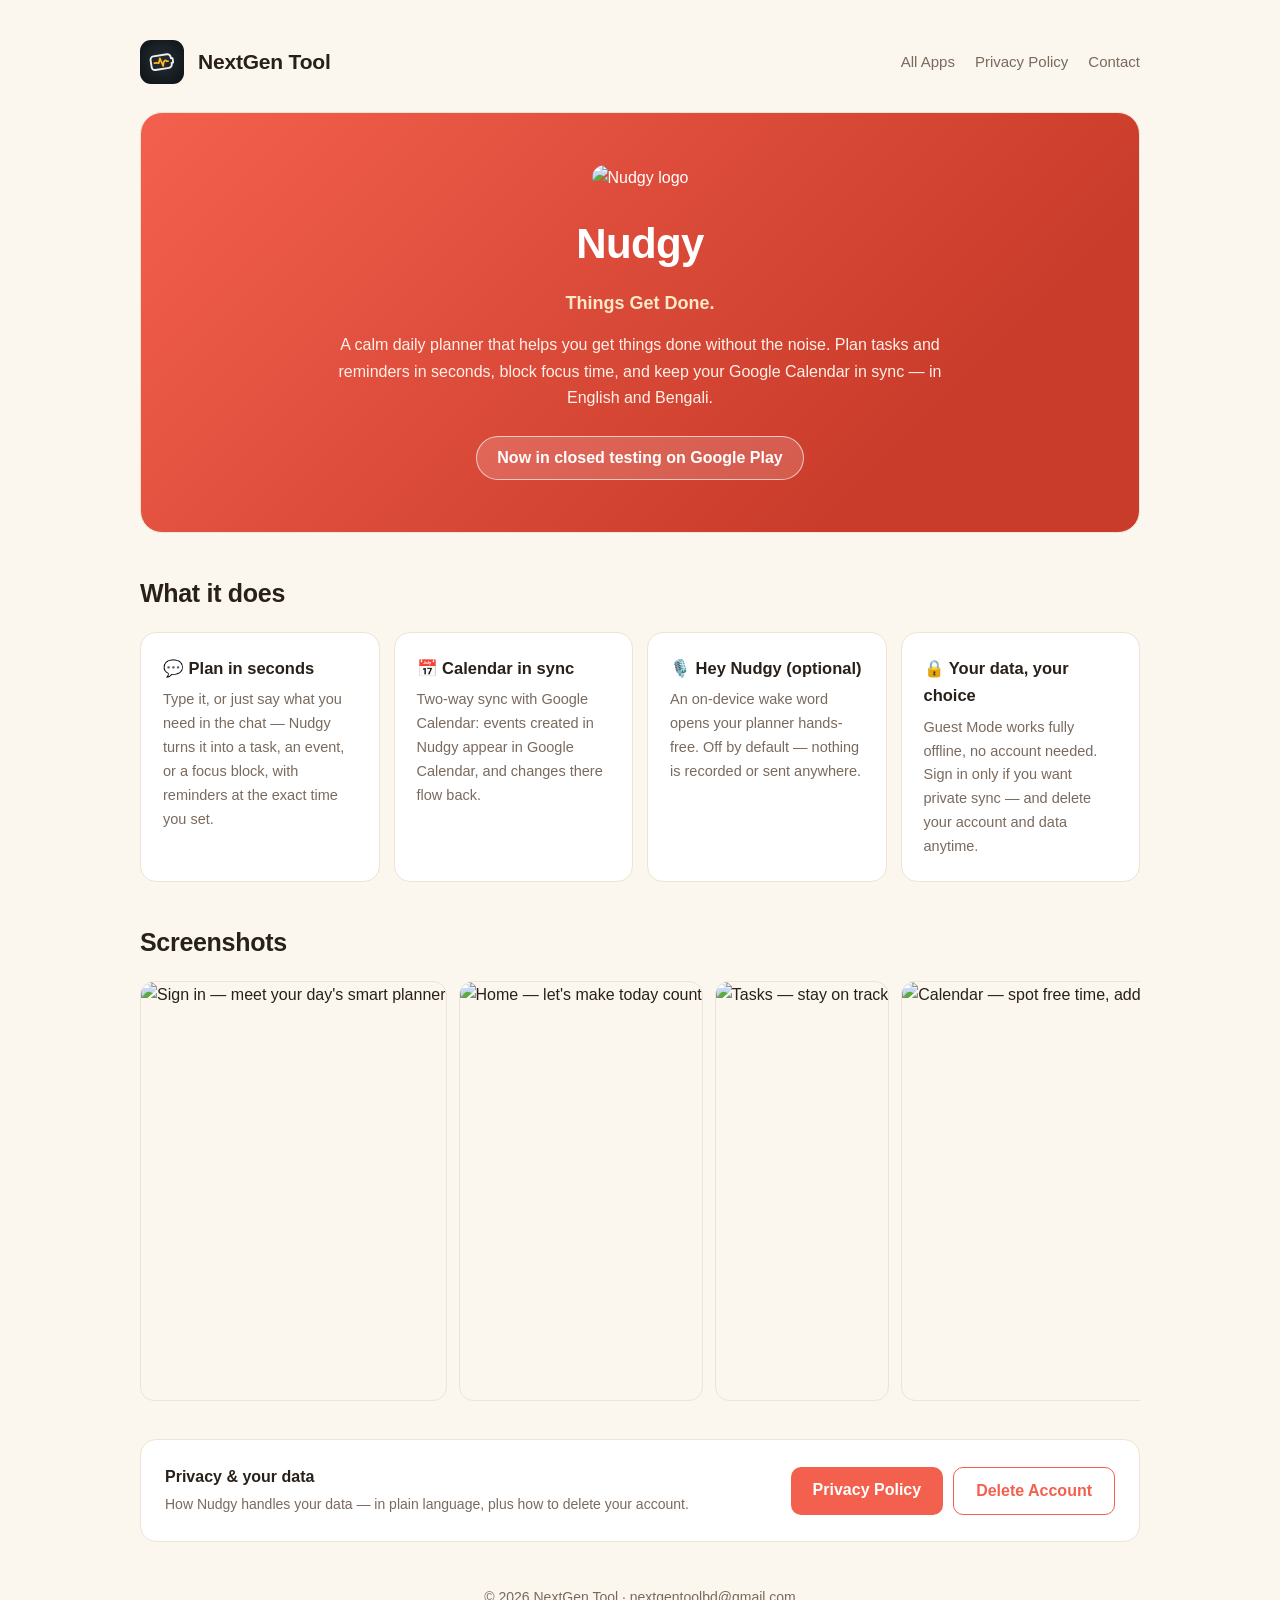
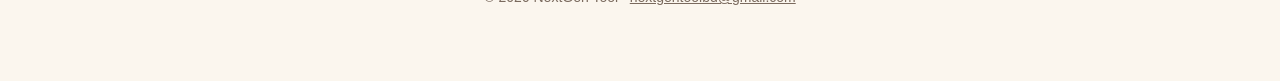
==== nudgy/index.html @ 0fa9d371 "Redesign portfolio + add Nudgy landing page" ====
<!DOCTYPE html>
<html lang="en">
<head>
  <meta charset="UTF-8">
  <meta name="viewport" content="width=device-width, initial-scale=1.0">
  <title>NextGen Tool — Nudgy</title>
  <meta name="description" content="Nudgy is a calm daily planner for Android — tasks, reminders, focus time and two-way Google Calendar sync. Things Get Done.">
  <style>
    :root {
      --bg: #0B0E13; --surface: #131924; --border: #243145;
      --text: #F2F5F9; --muted: #97A3B6; --accent: #F4604E; --accent-hover: #D94A38; --gold: #FFC46E;
    }
    @media (prefers-color-scheme: light) {
      :root {
        --bg: #FBF6EE; --surface: #FFFFFF; --border: #EFE3D3;
        --text: #292019; --muted: #7A6A5E; --gold: #B97F16;
      }
    }
    * { box-sizing: border-box; margin: 0; padding: 0; }
    body { font-family: -apple-system, BlinkMacSystemFont, "Segoe UI", Roboto, Helvetica, Arial, sans-serif; background: var(--bg); color: var(--text); line-height: 1.65; }
    .container { max-width: 1040px; margin: 0 auto; padding: 24px 20px 72px; }
    header.top { display: flex; align-items: center; gap: 14px; padding: 16px 0; margin-bottom: 8px; }
    header.top img { width: 44px; height: 44px; border-radius: 11px; }
    header.top .brand { font-weight: 800; font-size: 21px; letter-spacing: -.2px; }
    header.top a { text-decoration: none; color: inherit; }
    header.top nav { margin-left: auto; display: flex; gap: 20px; }
    header.top nav a { color: var(--muted); text-decoration: none; font-size: 15px; }
    header.top nav a:hover { color: var(--text); }
    .hero { background: linear-gradient(135deg, #F4604E 0%, #C93B2A 78%); border: 1px solid var(--border); border-radius: 22px; padding: 52px 32px; margin: 12px 0 30px; text-align: center; color: #fff; }
    .hero img.logo { width: 96px; height: 96px; border-radius: 22px; margin-bottom: 18px; }
    .hero h1 { font-size: clamp(32px, 5vw, 42px); letter-spacing: -.6px; margin-bottom: 10px; }
    .hero p.tag { color: #FFE9C9; font-size: 18px; font-weight: 600; margin-bottom: 14px; }
    .hero p.desc { color: #FFF1E8; max-width: 640px; margin: 0 auto 24px; }
    .soon { display: inline-block; background: rgba(255,255,255,.16); color: #fff; border: 1px solid rgba(255,255,255,.65); border-radius: 999px; padding: 8px 20px; font-weight: 600; }
    h2 { font-size: 25px; letter-spacing: -.3px; margin: 40px 0 18px; }
    .grid { display: grid; grid-template-columns: repeat(auto-fit, minmax(215px, 1fr)); gap: 14px; }
    .card { background: var(--surface); border: 1px solid var(--border); border-radius: 16px; padding: 22px; }
    .card h3 { font-size: 16.5px; margin-bottom: 6px; }
    .card p { font-size: 14.5px; color: var(--muted); }
    .shots { display: flex; gap: 12px; overflow-x: auto; padding-bottom: 8px; }
    .shots img { height: 420px; border-radius: 14px; border: 1px solid var(--border); flex-shrink: 0; }
    .privacy-strip { background: var(--surface); border: 1px solid var(--border); border-radius: 16px; padding: 24px; margin-top: 30px; display: flex; gap: 16px; align-items: center; flex-wrap: wrap; }
    .privacy-strip a.btn { background: var(--accent); color: #fff; text-decoration: none; font-weight: 600; padding: 10px 22px; border-radius: 10px; }
    .privacy-strip a.btn:hover { background: var(--accent-hover); }
    .privacy-strip a.btn.ghost { background: transparent; color: var(--accent); border: 1px solid var(--accent); }
    footer { margin-top: 44px; color: var(--muted); font-size: 14px; text-align: center; }
    footer a { color: var(--muted); }
  </style>
</head>
<body>
  <div class="container">
    <header class="top">
      <a href="../index.html" style="display:flex;align-items:center;gap:14px;text-decoration:none;color:inherit"><img src="../logo.svg" alt="NextGen Tool logo">
      <span class="brand">NextGen Tool</span></a>
      <nav>
        <a href="../index.html">All Apps</a>
        <a href="privacy-policy.html">Privacy Policy</a>
        <a href="mailto:nextgentoolbd@gmail.com">Contact</a>
      </nav>
    </header>

    <section class="hero">
      <img class="logo" src="icon.png" alt="Nudgy logo">
      <h1>Nudgy</h1>
      <p class="tag">Things Get Done.</p>
      <p class="desc">A calm daily planner that helps you get things done without the noise. Plan tasks and reminders in seconds, block focus time, and keep your Google Calendar in sync — in English and Bengali.</p>
      <span class="soon">Now in closed testing on Google Play</span>
    </section>

    <h2 id="app">What it does</h2>
    <div class="grid">
      <div class="card"><h3>💬 Plan in seconds</h3><p>Type it, or just say what you need in the chat — Nudgy turns it into a task, an event, or a focus block, with reminders at the exact time you set.</p></div>
      <div class="card"><h3>📅 Calendar in sync</h3><p>Two-way sync with Google Calendar: events created in Nudgy appear in Google Calendar, and changes there flow back.</p></div>
      <div class="card"><h3>🎙️ Hey Nudgy (optional)</h3><p>An on-device wake word opens your planner hands-free. Off by default — nothing is recorded or sent anywhere.</p></div>
      <div class="card"><h3>🔒 Your data, your choice</h3><p>Guest Mode works fully offline, no account needed. Sign in only if you want private sync — and delete your account and data anytime.</p></div>
    </div>

    <h2>Screenshots</h2>
    <div class="shots">
      <img src="screenshots/shot-01-signin.jpg" alt="Sign in — meet your day's smart planner">
      <img src="screenshots/shot-02-home.jpg" alt="Home — let's make today count">
      <img src="screenshots/shot-03-tasks.jpg" alt="Tasks — stay on track">
      <img src="screenshots/shot-04-calendar.jpg" alt="Calendar — spot free time, add focus">
      <img src="screenshots/shot-05-profile.jpg" alt="Profile — a planner that remembers you">
    </div>

    <div class="privacy-strip">
      <div>
        <strong>Privacy &amp; your data</strong><br>
        <span style="color:var(--muted);font-size:14px">How Nudgy handles your data — in plain language, plus how to delete your account.</span>
      </div>
      <span style="margin-left:auto;display:flex;gap:10px;flex-wrap:wrap">
        <a class="btn" href="privacy-policy.html">Privacy Policy</a>
        <a class="btn ghost" href="delete-account.html">Delete Account</a>
      </span>
    </div>

    <footer>
      © 2026 NextGen Tool · <a href="mailto:nextgentoolbd@gmail.com">nextgentoolbd@gmail.com</a>
    </footer>
  </div>
</body>
</html>
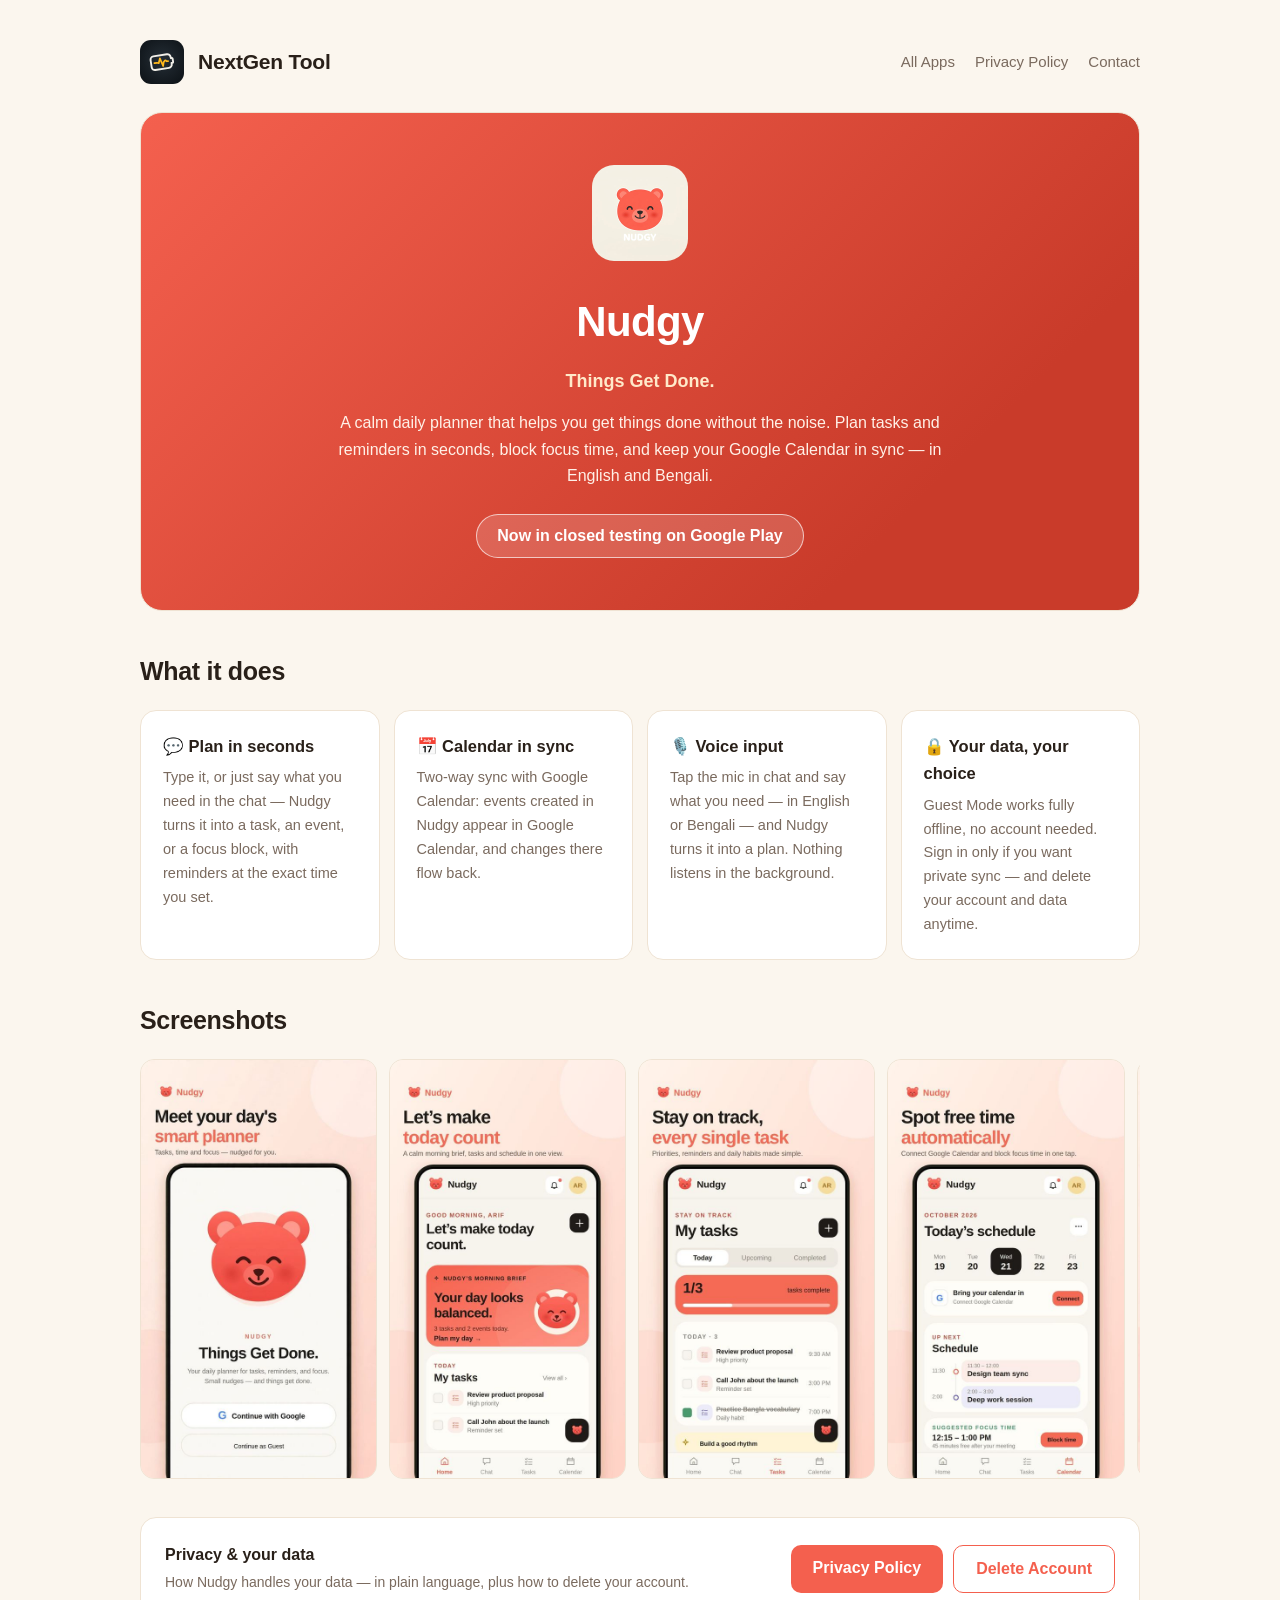
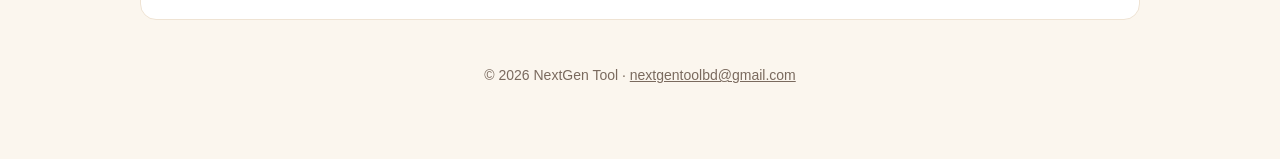
==== commit dbfc9a23: "Nudgy: replace wake-word copy with voice input (feature removed in 1.0.2)" ====
--- a/nudgy/index.html
+++ b/nudgy/index.html
@@ -60,7 +60,7 @@
     </header>
 
     <section class="hero">
-      <img class="logo" src="icon.png" alt="Nudgy logo">
+      <img class="logo" src="icon.jpg" alt="Nudgy logo">
       <h1>Nudgy</h1>
       <p class="tag">Things Get Done.</p>
       <p class="desc">A calm daily planner that helps you get things done without the noise. Plan tasks and reminders in seconds, block focus time, and keep your Google Calendar in sync — in English and Bengali.</p>
@@ -71,7 +71,7 @@
     <div class="grid">
       <div class="card"><h3>💬 Plan in seconds</h3><p>Type it, or just say what you need in the chat — Nudgy turns it into a task, an event, or a focus block, with reminders at the exact time you set.</p></div>
       <div class="card"><h3>📅 Calendar in sync</h3><p>Two-way sync with Google Calendar: events created in Nudgy appear in Google Calendar, and changes there flow back.</p></div>
-      <div class="card"><h3>🎙️ Hey Nudgy (optional)</h3><p>An on-device wake word opens your planner hands-free. Off by default — nothing is recorded or sent anywhere.</p></div>
+      <div class="card"><h3>🎙️ Voice input</h3><p>Tap the mic in chat and say what you need — in English or Bengali — and Nudgy turns it into a plan. Nothing listens in the background.</p></div>
       <div class="card"><h3>🔒 Your data, your choice</h3><p>Guest Mode works fully offline, no account needed. Sign in only if you want private sync — and delete your account and data anytime.</p></div>
     </div>
 
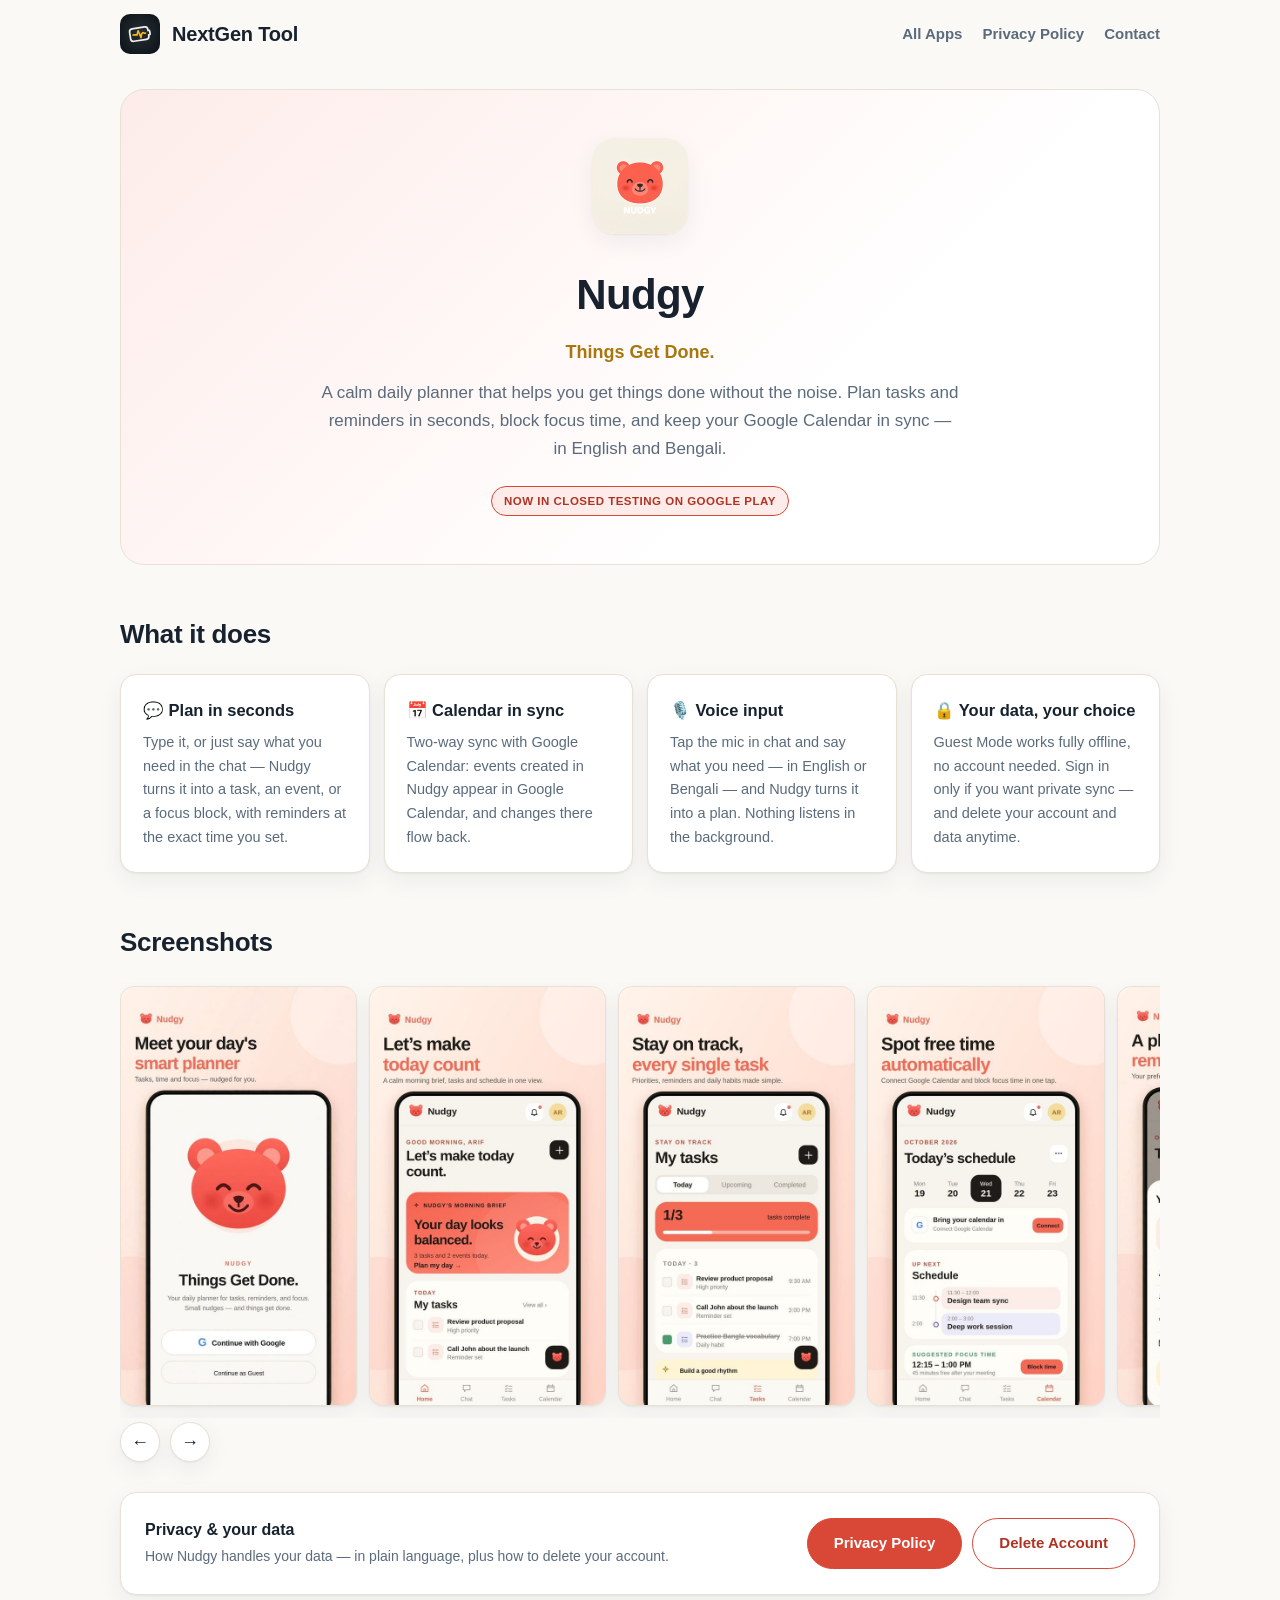
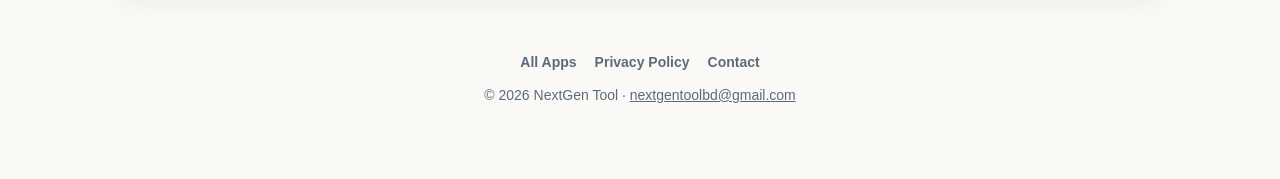
==== commit f1003e86: "Redesign portfolio in light-only design + small fixes (2026-11-07)" ====
--- a/nudgy/index.html
+++ b/nudgy/index.html
@@ -5,99 +5,79 @@
   <meta name="viewport" content="width=device-width, initial-scale=1.0">
   <title>NextGen Tool — Nudgy</title>
   <meta name="description" content="Nudgy is a calm daily planner for Android — tasks, reminders, focus time and two-way Google Calendar sync. Things Get Done.">
-  <style>
-    :root {
-      --bg: #0B0E13; --surface: #131924; --border: #243145;
-      --text: #F2F5F9; --muted: #97A3B6; --accent: #F4604E; --accent-hover: #D94A38; --gold: #FFC46E;
-    }
-    @media (prefers-color-scheme: light) {
-      :root {
-        --bg: #FBF6EE; --surface: #FFFFFF; --border: #EFE3D3;
-        --text: #292019; --muted: #7A6A5E; --gold: #B97F16;
-      }
-    }
-    * { box-sizing: border-box; margin: 0; padding: 0; }
-    body { font-family: -apple-system, BlinkMacSystemFont, "Segoe UI", Roboto, Helvetica, Arial, sans-serif; background: var(--bg); color: var(--text); line-height: 1.65; }
-    .container { max-width: 1040px; margin: 0 auto; padding: 24px 20px 72px; }
-    header.top { display: flex; align-items: center; gap: 14px; padding: 16px 0; margin-bottom: 8px; }
-    header.top img { width: 44px; height: 44px; border-radius: 11px; }
-    header.top .brand { font-weight: 800; font-size: 21px; letter-spacing: -.2px; }
-    header.top a { text-decoration: none; color: inherit; }
-    header.top nav { margin-left: auto; display: flex; gap: 20px; }
-    header.top nav a { color: var(--muted); text-decoration: none; font-size: 15px; }
-    header.top nav a:hover { color: var(--text); }
-    .hero { background: linear-gradient(135deg, #F4604E 0%, #C93B2A 78%); border: 1px solid var(--border); border-radius: 22px; padding: 52px 32px; margin: 12px 0 30px; text-align: center; color: #fff; }
-    .hero img.logo { width: 96px; height: 96px; border-radius: 22px; margin-bottom: 18px; }
-    .hero h1 { font-size: clamp(32px, 5vw, 42px); letter-spacing: -.6px; margin-bottom: 10px; }
-    .hero p.tag { color: #FFE9C9; font-size: 18px; font-weight: 600; margin-bottom: 14px; }
-    .hero p.desc { color: #FFF1E8; max-width: 640px; margin: 0 auto 24px; }
-    .soon { display: inline-block; background: rgba(255,255,255,.16); color: #fff; border: 1px solid rgba(255,255,255,.65); border-radius: 999px; padding: 8px 20px; font-weight: 600; }
-    h2 { font-size: 25px; letter-spacing: -.3px; margin: 40px 0 18px; }
-    .grid { display: grid; grid-template-columns: repeat(auto-fit, minmax(215px, 1fr)); gap: 14px; }
-    .card { background: var(--surface); border: 1px solid var(--border); border-radius: 16px; padding: 22px; }
-    .card h3 { font-size: 16.5px; margin-bottom: 6px; }
-    .card p { font-size: 14.5px; color: var(--muted); }
-    .shots { display: flex; gap: 12px; overflow-x: auto; padding-bottom: 8px; }
-    .shots img { height: 420px; border-radius: 14px; border: 1px solid var(--border); flex-shrink: 0; }
-    .privacy-strip { background: var(--surface); border: 1px solid var(--border); border-radius: 16px; padding: 24px; margin-top: 30px; display: flex; gap: 16px; align-items: center; flex-wrap: wrap; }
-    .privacy-strip a.btn { background: var(--accent); color: #fff; text-decoration: none; font-weight: 600; padding: 10px 22px; border-radius: 10px; }
-    .privacy-strip a.btn:hover { background: var(--accent-hover); }
-    .privacy-strip a.btn.ghost { background: transparent; color: var(--accent); border: 1px solid var(--accent); }
-    footer { margin-top: 44px; color: var(--muted); font-size: 14px; text-align: center; }
-    footer a { color: var(--muted); }
-  </style>
+  <meta property="og:title" content="Nudgy — NextGen Tool">
+  <meta property="og:description" content="A calm daily planner that helps you get things done without the noise. Plan tasks and reminders in seconds, block focus time, and keep your Google Calendar in sync.">
+  <meta property="og:type" content="website">
+  <meta property="og:url" content="https://tanvir-durlove.github.io/nudgy/">
+  <meta property="og:image" content="https://tanvir-durlove.github.io/nudgy/icon.jpg">
+  <meta name="twitter:card" content="summary">
+  <link rel="icon" type="image/svg+xml" href="/logo.svg">
+  <link rel="stylesheet" href="/assets/css/main.css">
 </head>
-<body>
-  <div class="container">
-    <header class="top">
-      <a href="../index.html" style="display:flex;align-items:center;gap:14px;text-decoration:none;color:inherit"><img src="../logo.svg" alt="NextGen Tool logo">
-      <span class="brand">NextGen Tool</span></a>
+<body class="accent-coral">
+  <header class="site-header">
+    <div class="bar">
+      <a class="brand" href="/"><img src="/logo.svg" alt="NextGen Tool logo">NextGen Tool</a>
       <nav>
-        <a href="../index.html">All Apps</a>
-        <a href="privacy-policy.html">Privacy Policy</a>
+        <a href="/">All Apps</a>
+        <a href="/nudgy/privacy-policy.html">Privacy Policy</a>
         <a href="mailto:nextgentoolbd@gmail.com">Contact</a>
       </nav>
-    </header>
+    </div>
+  </header>
 
-    <section class="hero">
-      <img class="logo" src="icon.jpg" alt="Nudgy logo">
+  <div class="container">
+    <section class="app-hero reveal">
+      <img class="app-icon" src="/nudgy/icon.jpg" alt="Nudgy logo" data-tilt>
       <h1>Nudgy</h1>
       <p class="tag">Things Get Done.</p>
       <p class="desc">A calm daily planner that helps you get things done without the noise. Plan tasks and reminders in seconds, block focus time, and keep your Google Calendar in sync — in English and Bengali.</p>
-      <span class="soon">Now in closed testing on Google Play</span>
+      <span class="pill coral">NOW IN CLOSED TESTING ON GOOGLE PLAY</span>
     </section>
 
-    <h2 id="app">What it does</h2>
+    <h2 class="section reveal" id="app">What it does</h2>
     <div class="grid">
-      <div class="card"><h3>💬 Plan in seconds</h3><p>Type it, or just say what you need in the chat — Nudgy turns it into a task, an event, or a focus block, with reminders at the exact time you set.</p></div>
-      <div class="card"><h3>📅 Calendar in sync</h3><p>Two-way sync with Google Calendar: events created in Nudgy appear in Google Calendar, and changes there flow back.</p></div>
-      <div class="card"><h3>🎙️ Voice input</h3><p>Tap the mic in chat and say what you need — in English or Bengali — and Nudgy turns it into a plan. Nothing listens in the background.</p></div>
-      <div class="card"><h3>🔒 Your data, your choice</h3><p>Guest Mode works fully offline, no account needed. Sign in only if you want private sync — and delete your account and data anytime.</p></div>
+      <div class="card reveal"><h3>💬 Plan in seconds</h3><p>Type it, or just say what you need in the chat — Nudgy turns it into a task, an event, or a focus block, with reminders at the exact time you set.</p></div>
+      <div class="card reveal"><h3>📅 Calendar in sync</h3><p>Two-way sync with Google Calendar: events created in Nudgy appear in Google Calendar, and changes there flow back.</p></div>
+      <div class="card reveal"><h3>🎙️ Voice input</h3><p>Tap the mic in chat and say what you need — in English or Bengali — and Nudgy turns it into a plan. Nothing listens in the background.</p></div>
+      <div class="card reveal"><h3>🔒 Your data, your choice</h3><p>Guest Mode works fully offline, no account needed. Sign in only if you want private sync — and delete your account and data anytime.</p></div>
     </div>
 
-    <h2>Screenshots</h2>
-    <div class="shots">
-      <img src="screenshots/shot-01-signin.jpg" alt="Sign in — meet your day's smart planner">
-      <img src="screenshots/shot-02-home.jpg" alt="Home — let's make today count">
-      <img src="screenshots/shot-03-tasks.jpg" alt="Tasks — stay on track">
-      <img src="screenshots/shot-04-calendar.jpg" alt="Calendar — spot free time, add focus">
-      <img src="screenshots/shot-05-profile.jpg" alt="Profile — a planner that remembers you">
+    <h2 class="section reveal">Screenshots</h2>
+    <div class="shots-wrap reveal">
+      <div class="shots" id="nudgy-shots">
+        <img src="/nudgy/screenshots/shot-01-signin.jpg" alt="Sign in — meet your day's smart planner" loading="lazy" decoding="async">
+        <img src="/nudgy/screenshots/shot-02-home.jpg" alt="Home — let's make today count" loading="lazy" decoding="async">
+        <img src="/nudgy/screenshots/shot-03-tasks.jpg" alt="Tasks — stay on track" loading="lazy" decoding="async">
+        <img src="/nudgy/screenshots/shot-04-calendar.jpg" alt="Calendar — spot free time, add focus" loading="lazy" decoding="async">
+        <img src="/nudgy/screenshots/shot-05-profile.jpg" alt="Profile — a planner that remembers you" loading="lazy" decoding="async">
+      </div>
+      <div class="shot-nav">
+        <button type="button" data-scroll="#nudgy-shots" data-dir="prev" aria-label="Previous screenshots">←</button>
+        <button type="button" data-scroll="#nudgy-shots" data-dir="next" aria-label="Next screenshots">→</button>
+      </div>
     </div>
 
-    <div class="privacy-strip">
+    <div class="privacy-strip reveal">
       <div>
         <strong>Privacy &amp; your data</strong><br>
         <span style="color:var(--muted);font-size:14px">How Nudgy handles your data — in plain language, plus how to delete your account.</span>
       </div>
-      <span style="margin-left:auto;display:flex;gap:10px;flex-wrap:wrap">
-        <a class="btn" href="privacy-policy.html">Privacy Policy</a>
-        <a class="btn ghost" href="delete-account.html">Delete Account</a>
+      <span class="btns">
+        <a class="btn" href="/nudgy/privacy-policy.html">Privacy Policy</a>
+        <a class="btn ghost" href="/nudgy/delete-account.html">Delete Account</a>
       </span>
     </div>
 
-    <footer>
-      © 2026 NextGen Tool · <a href="mailto:nextgentoolbd@gmail.com">nextgentoolbd@gmail.com</a>
+    <footer class="site">
+      <div class="links">
+        <a href="/">All Apps</a>
+        <a href="/nudgy/privacy-policy.html">Privacy Policy</a>
+        <a href="mailto:nextgentoolbd@gmail.com">Contact</a>
+      </div>
+      <p>© <span data-year>2026</span> NextGen Tool · <a href="mailto:nextgentoolbd@gmail.com">nextgentoolbd@gmail.com</a></p>
     </footer>
   </div>
+  <script src="/assets/js/main.js"></script>
 </body>
 </html>
--- a/assets/css/main.css
+++ b/assets/css/main.css
@@ -0,0 +1,194 @@
+/* NextGen Tool — shared light-only design system. No dark theme. */
+:root {
+  --bg: #FAF9F6;
+  --surface: #FFFFFF;
+  --surface2: #F2F0EA;
+  --border: #E7E1D6;
+  --text: #17222E;
+  --muted: #5B6B7C;
+  --accent: #1C7A46;
+  --accent-ink: #145C35;
+  --accent-soft: #E3F1E8;
+  --accent-border: #BFDCC9;
+  --gold: #A8760F;
+  --gold-soft: #FBF3DF;
+  --shadow: 0 1px 2px rgba(23, 34, 46, .05), 0 8px 24px rgba(23, 34, 46, .06);
+  --shadow-lg: 0 2px 4px rgba(23, 34, 46, .06), 0 16px 40px rgba(23, 34, 46, .10);
+  --radius: 20px;
+}
+.accent-coral { --accent: #D94836; --accent-ink: #B03324; --accent-soft: #FDECE9; --accent-border: #F6C7BF; }
+.accent-orange { --accent: #DE5A2B; --accent-ink: #B4471F; --accent-soft: #FDEEE7; --accent-border: #F6CDBD; }
+.accent-green { --accent: #1C7A46; --accent-ink: #145C35; --accent-soft: #E3F1E8; --accent-border: #BFDCC9; }
+
+* { box-sizing: border-box; margin: 0; padding: 0; }
+html { scroll-behavior: smooth; }
+body {
+  font-family: -apple-system, BlinkMacSystemFont, "Segoe UI", Roboto, Helvetica, Arial, sans-serif;
+  background: var(--bg); color: var(--text); line-height: 1.65;
+  -webkit-font-smoothing: antialiased;
+}
+a { color: var(--accent-ink); }
+img, video { max-width: 100%; }
+.container { max-width: 1080px; margin: 0 auto; padding: 0 20px 72px; }
+
+/* Header */
+.site-header {
+  position: sticky; top: 0; z-index: 50;
+  background: rgba(250, 249, 246, .88);
+  backdrop-filter: blur(12px); -webkit-backdrop-filter: blur(12px);
+  border-bottom: 1px solid transparent;
+  transition: border-color .2s ease, box-shadow .2s ease;
+}
+.site-header.scrolled { border-bottom-color: var(--border); box-shadow: 0 4px 16px rgba(23, 34, 46, .05); }
+.site-header .bar { max-width: 1080px; margin: 0 auto; padding: 14px 20px; display: flex; align-items: center; gap: 12px; }
+.brand { display: flex; align-items: center; gap: 12px; text-decoration: none; color: var(--text); font-weight: 800; font-size: 20px; letter-spacing: -.2px; }
+.brand img { width: 40px; height: 40px; border-radius: 10px; display: block; }
+.site-header nav { margin-left: auto; display: flex; gap: 20px; align-items: center; }
+.site-header nav a { color: var(--muted); text-decoration: none; font-size: 15px; font-weight: 600; }
+.site-header nav a:hover { color: var(--text); }
+
+/* Hero */
+.hero { text-align: center; padding: 64px 20px 44px; }
+.hero h1 { font-size: clamp(36px, 6vw, 54px); line-height: 1.1; letter-spacing: -1.2px; margin-bottom: 16px; }
+.hero h1 .g { color: var(--accent); }
+.hero h1 .c { color: #D94836; }
+.hero p.lede { color: var(--muted); font-size: 18px; max-width: 640px; margin: 0 auto 24px; }
+.hero-actions { display: flex; gap: 12px; justify-content: center; flex-wrap: wrap; }
+.eyebrow { display: inline-block; font-size: 13px; font-weight: 700; letter-spacing: 1.2px; text-transform: uppercase; color: var(--accent-ink); background: var(--accent-soft); border: 1px solid var(--accent-border); border-radius: 999px; padding: 5px 14px; margin-bottom: 18px; }
+
+.app-hero {
+  background: linear-gradient(135deg, var(--accent-soft) 0%, #FFFFFF 68%);
+  border: 1px solid var(--border); border-radius: 24px;
+  padding: 48px 28px; margin: 20px 0 8px; text-align: center;
+}
+.app-hero img.app-icon { width: 96px; height: 96px; border-radius: 22px; margin-bottom: 18px; box-shadow: var(--shadow); }
+.app-hero h1 { font-size: clamp(32px, 5vw, 42px); letter-spacing: -.6px; margin-bottom: 8px; }
+.app-hero p.tag { color: var(--gold); font-size: 18px; font-weight: 700; margin-bottom: 12px; }
+.app-hero p.desc { color: var(--muted); max-width: 640px; margin: 0 auto 22px; font-size: 17px; }
+.app-hero .store-note { font-size: 13.5px; color: var(--muted); margin-top: 16px; }
+
+/* Pills + buttons */
+.pill { display: inline-block; font-size: 11.5px; font-weight: 700; letter-spacing: .5px; border-radius: 999px; padding: 5px 12px; border: 1px solid; white-space: nowrap; }
+.pill.green { color: var(--accent-ink); border-color: var(--accent); background: var(--accent-soft); }
+.pill.coral { color: #B03324; border-color: #D94836; background: #FDECE9; }
+.pill.orange { color: #B4471F; border-color: #DE5A2B; background: #FDEEE7; }
+.btn { display: inline-block; background: var(--accent); color: #fff; text-decoration: none; font-weight: 700; font-size: 15px; padding: 12px 26px; border-radius: 999px; border: 1px solid var(--accent); transition: transform .15s ease, box-shadow .15s ease; }
+.btn:hover { transform: translateY(-2px); box-shadow: var(--shadow); }
+.btn.ghost { background: transparent; color: var(--accent-ink); }
+.btn.ghost:hover { background: var(--accent-soft); }
+
+/* Sections */
+h2.section { font-size: 26px; letter-spacing: -.3px; margin: 48px 0 18px; }
+.apps { display: grid; grid-template-columns: repeat(auto-fit, minmax(300px, 1fr)); gap: 18px; }
+.app-card {
+  background: var(--surface); border: 1px solid var(--border); border-radius: var(--radius);
+  padding: 28px; text-decoration: none; color: var(--text); display: block;
+  box-shadow: var(--shadow);
+  transition: transform .18s ease, box-shadow .18s ease, border-color .18s ease;
+}
+.app-card:hover { transform: translateY(-4px); box-shadow: var(--shadow-lg); border-color: var(--accent-border); }
+.card-top { display: flex; align-items: flex-start; justify-content: space-between; gap: 12px; margin-bottom: 16px; }
+.app-card img.logo { width: 72px; height: 72px; border-radius: 17px; display: block; box-shadow: var(--shadow); }
+.app-card h3 { font-size: 21px; margin-bottom: 4px; }
+.app-card p.tag { color: var(--gold); font-size: 14.5px; font-weight: 700; margin-bottom: 8px; }
+.app-card p.desc { font-size: 14.5px; color: var(--muted); margin-bottom: 16px; }
+.app-card .link { font-weight: 700; font-size: 15px; color: var(--accent-ink); }
+
+.wordmark {
+  width: 72px; height: 72px; border-radius: 17px; display: flex; align-items: center; justify-content: center;
+  background: #DE5A2B; color: #FFF6EC; font-size: 44px; font-weight: 800; box-shadow: var(--shadow);
+}
+.wordmark.lg { width: 96px; height: 96px; font-size: 58px; border-radius: 22px; margin-bottom: 18px; }
+
+.principles { display: grid; grid-template-columns: repeat(auto-fit, minmax(260px, 1fr)); gap: 14px; }
+.principle { background: var(--surface); border: 1px solid var(--border); border-radius: 16px; padding: 22px; box-shadow: var(--shadow); }
+.principle h3 { font-size: 16.5px; margin-bottom: 6px; }
+.principle p { font-size: 14.5px; color: var(--muted); }
+
+.grid { display: grid; grid-template-columns: repeat(auto-fit, minmax(215px, 1fr)); gap: 14px; }
+.card { background: var(--surface); border: 1px solid var(--border); border-radius: 16px; padding: 22px; box-shadow: var(--shadow); }
+.card h3 { font-size: 16.5px; margin-bottom: 6px; }
+.card p { font-size: 14.5px; color: var(--muted); }
+
+/* Word tiles (One Word A Day visual) */
+.tiles { display: flex; gap: 10px; justify-content: center; margin: 6px 0 20px; }
+.tiles span {
+  width: 56px; height: 56px; border-radius: 12px; display: flex; align-items: center; justify-content: center;
+  font-size: 30px; font-weight: 800; background: var(--surface); border: 2px solid var(--border); color: var(--text);
+}
+.tiles span.hit { background: #DE5A2B; border-color: #DE5A2B; color: #FFF6EC; }
+.tiles span.close { background: #F2C14E; border-color: #F2C14E; color: #5C3D00; }
+
+/* Screenshots carousel */
+.shots-wrap { position: relative; }
+.shots { display: flex; gap: 12px; overflow-x: auto; padding: 4px 4px 12px; scroll-snap-type: x mandatory; scrollbar-width: thin; }
+.shots img { height: 420px; width: auto; border-radius: 14px; border: 1px solid var(--border); flex-shrink: 0; scroll-snap-align: start; background: #fff; box-shadow: var(--shadow); }
+.shot-nav { display: flex; gap: 10px; margin-top: 4px; }
+.shot-nav button {
+  width: 40px; height: 40px; border-radius: 50%; border: 1px solid var(--border); background: var(--surface);
+  font-size: 18px; cursor: pointer; color: var(--text); box-shadow: var(--shadow);
+}
+.shot-nav button:hover { border-color: var(--accent); color: var(--accent-ink); }
+
+video.promo { width: 100%; border-radius: 16px; border: 1px solid var(--border); background: #000; box-shadow: var(--shadow); }
+
+.privacy-strip { background: var(--surface); border: 1px solid var(--border); border-radius: 16px; padding: 24px; margin-top: 30px; display: flex; gap: 16px; align-items: center; flex-wrap: wrap; box-shadow: var(--shadow); }
+.privacy-strip .btn { margin-left: auto; }
+.privacy-strip .btns { margin-left: auto; display: flex; gap: 10px; flex-wrap: wrap; }
+
+/* 3D tilt */
+[data-tilt] { transform-style: preserve-3d; will-change: transform; transition: transform .25s ease; }
+
+/* Scroll reveal */
+.reveal { opacity: 0; transform: translateY(18px); transition: opacity .6s ease, transform .6s ease; }
+.reveal.in { opacity: 1; transform: translateY(0); }
+
+/* Legal pages */
+.legal { max-width: 780px; margin: 0 auto; padding: 32px 20px 72px; }
+.legal h1 { font-size: 28px; margin-bottom: 4px; }
+.legal h2 { font-size: 20px; margin-top: 32px; margin-bottom: 10px; }
+.legal p, .legal li { color: #33414F; }
+.legal ul, .legal ol { padding-left: 22px; }
+.legal li { margin-bottom: 6px; }
+.legal .meta { color: var(--muted); font-size: 13.5px; margin-bottom: 24px; }
+.legal .badge { display: inline-block; font-size: 12.5px; font-weight: 700; color: var(--accent-ink); background: var(--accent-soft); border: 1px solid var(--accent-border); border-radius: 999px; padding: 4px 12px; margin-bottom: 12px; }
+.legal table { width: 100%; border-collapse: collapse; margin: 14px 0; font-size: 14px; background: var(--surface); border-radius: 12px; overflow: hidden; }
+.legal th, .legal td { border: 1px solid var(--border); padding: 10px 12px; text-align: left; vertical-align: top; }
+.legal th { background: var(--surface2); }
+.legal .content-card { background: var(--surface); border: 1px solid var(--border); border-radius: 16px; padding: 28px; box-shadow: var(--shadow); }
+.legal .highlight-box { background: var(--accent-soft); border: 1px solid var(--accent-border); border-radius: 12px; padding: 16px 18px; margin: 16px 0; }
+.tab-nav { display: flex; gap: 8px; margin: 18px 0 20px; }
+.tab-btn { border: 1px solid var(--border); background: var(--surface); color: var(--text); font-weight: 700; font-size: 14px; padding: 9px 18px; border-radius: 999px; cursor: pointer; }
+.tab-btn.active { background: var(--accent); border-color: var(--accent); color: #fff; }
+.tab-content { display: none; }
+.tab-content.active { display: block; }
+.legal .back { display: inline-block; margin-bottom: 16px; text-decoration: none; font-weight: 600; }
+
+/* Join page */
+.join { max-width: 640px; margin: 0 auto; padding: 72px 20px; text-align: center; }
+.join h1 { font-size: 32px; line-height: 1.2; margin-bottom: 16px; }
+.join p { color: var(--muted); margin-bottom: 16px; }
+.join .code { display: none; background: var(--surface); border: 1px solid var(--border); border-radius: 12px; padding: 12px 16px; margin: 24px 0; font-size: 18px; letter-spacing: 2px; box-shadow: var(--shadow); }
+.join .note { font-size: 14px; margin-top: 24px; }
+
+/* Footer */
+footer.site { margin-top: 56px; color: var(--muted); font-size: 14px; text-align: center; }
+footer.site a { color: var(--muted); }
+footer.site .links { display: flex; gap: 18px; justify-content: center; flex-wrap: wrap; margin-bottom: 10px; }
+footer.site .links a { text-decoration: none; font-weight: 600; }
+footer.site .links a:hover { color: var(--text); }
+
+@media (max-width: 640px) {
+  .hero { padding: 44px 16px 32px; }
+  .app-hero { padding: 36px 18px; }
+  .shots img { height: 340px; }
+  .site-header nav a:not(:last-child) { display: none; }
+  .tiles span { width: 46px; height: 46px; font-size: 24px; }
+}
+
+@media (prefers-reduced-motion: reduce) {
+  html { scroll-behavior: auto; }
+  .reveal { opacity: 1; transform: none; transition: none; }
+  [data-tilt] { transition: none; }
+  .btn, .app-card { transition: none; }
+}
